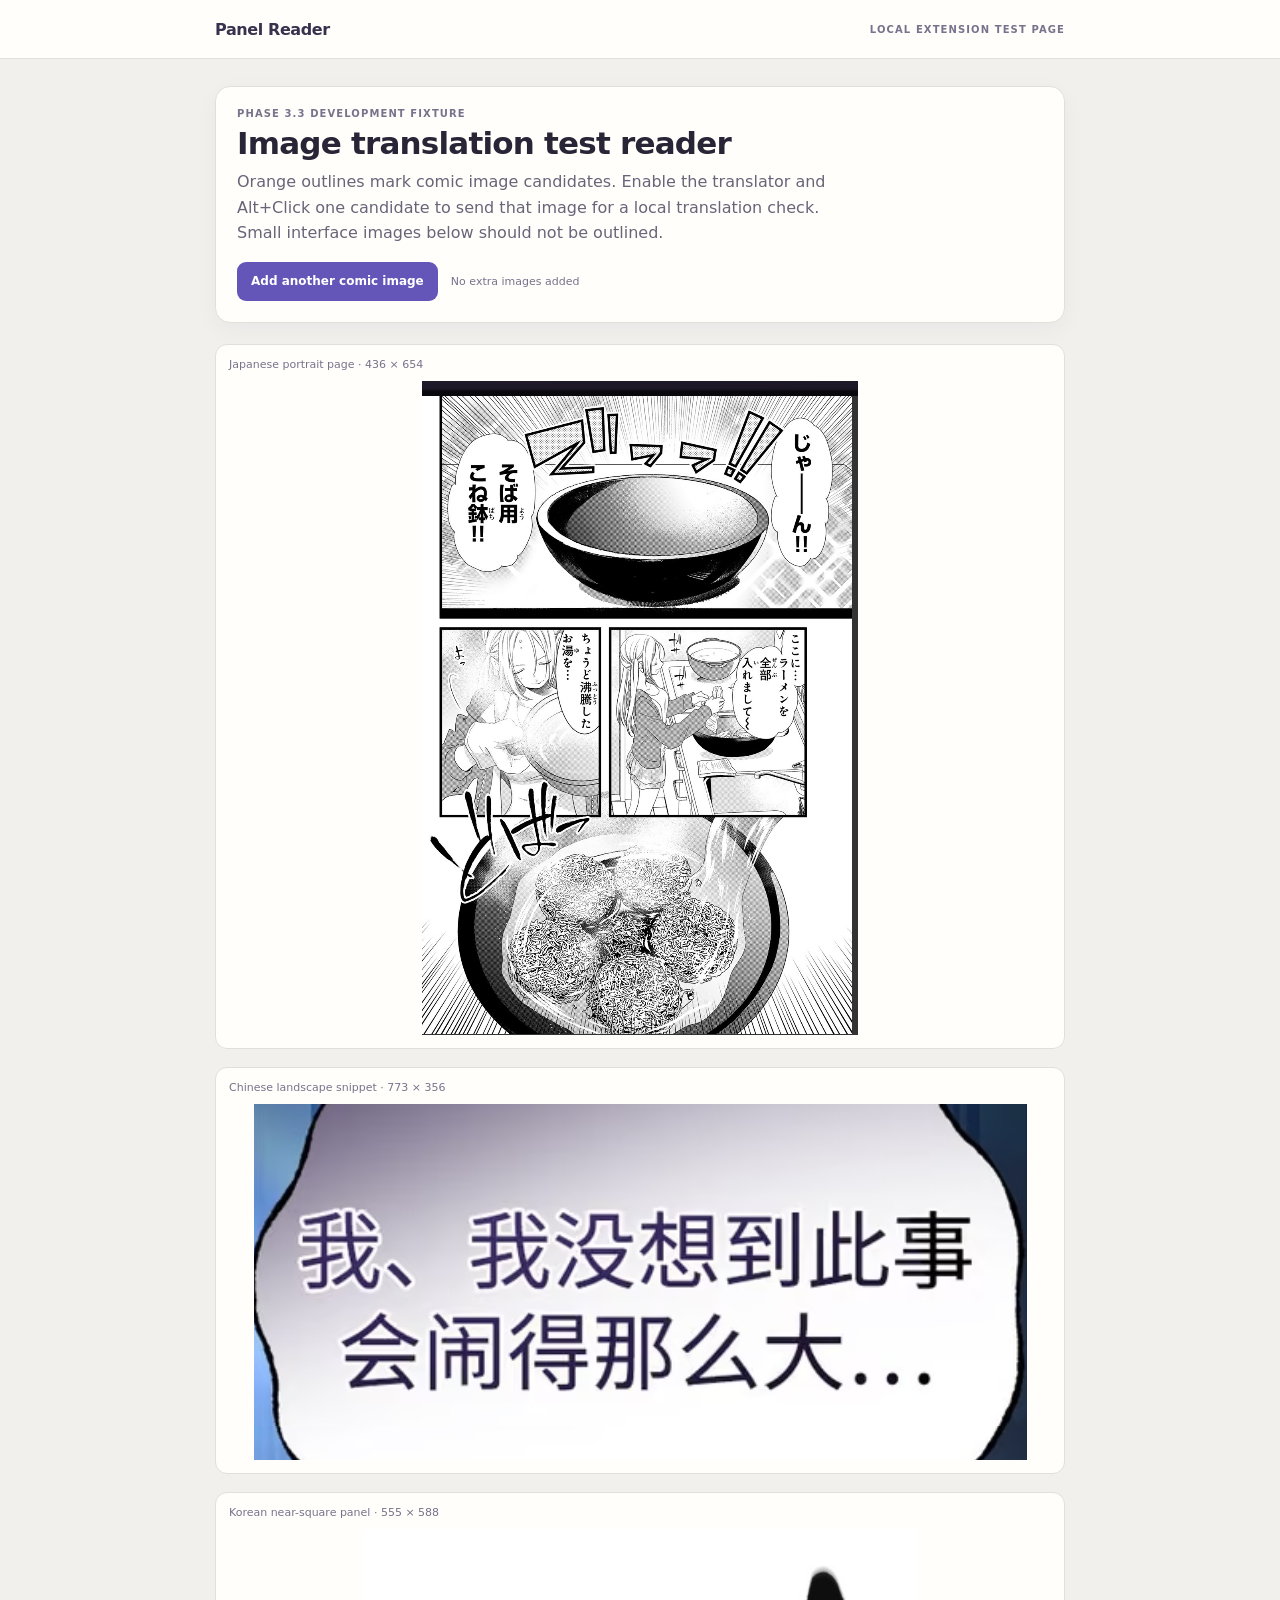
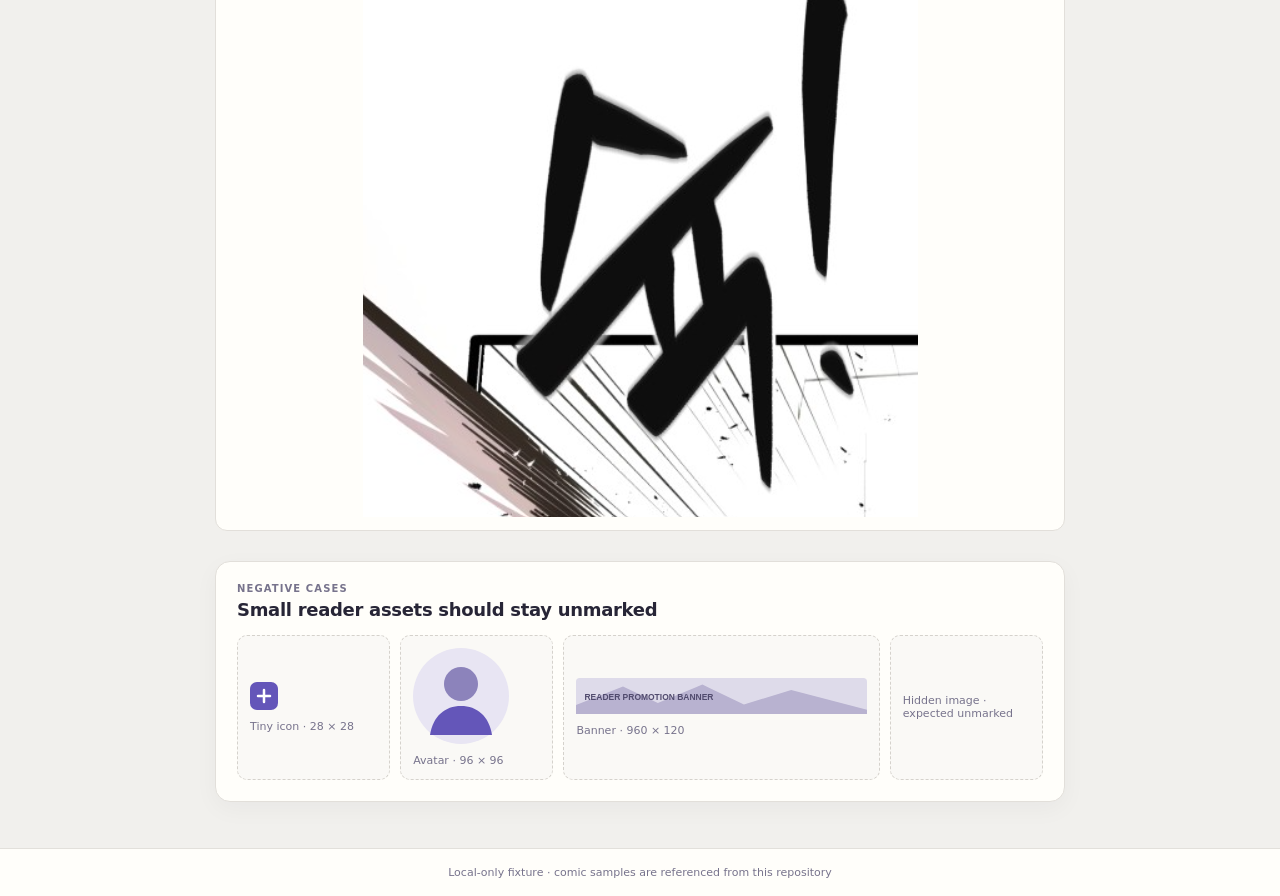
==== dev/test-site/index.html @ 24415e87 "upate" ====
<!doctype html>
<html lang="en">
  <head>
    <meta charset="utf-8">
    <meta name="viewport" content="width=device-width, initial-scale=1">
    <title>Auto Comic Translator — Image Discovery Test</title>
    <link rel="stylesheet" href="styles.css">
    <script src="site.js" defer></script>
  </head>
  <body>
    <header class="site-header">
      <div class="header-inner">
        <a class="wordmark" href="#top">Panel Reader</a>
        <span class="fixture-label">LOCAL EXTENSION TEST PAGE</span>
      </div>
    </header>

    <main id="top" class="page-shell">
      <section class="intro-card">
        <p class="eyebrow">Phase 3.3 development fixture</p>
        <h1>Image translation test reader</h1>
        <p>
          Orange outlines mark comic image candidates. Enable the translator
          and Alt+Click one candidate to send that image for a local translation
          check. Small interface images below should not be outlined.
        </p>
        <button id="add-comic-image" class="add-button" type="button">
          Add another comic image
        </button>
        <span id="added-count" class="added-count" aria-live="polite">
          No extra images added
        </span>
      </section>

      <section id="comic-reader" class="comic-reader" aria-label="Comic samples">
        <figure class="comic-panel">
          <figcaption>Japanese portrait page · 436 × 654</figcaption>
          <img
            class="comic-image"
            src="../../datas/japanes/Screenshot%202026-06-29%20122805.png"
            alt="Japanese comic page with panels and speech bubbles"
          >
        </figure>
        <figure class="comic-panel">
          <figcaption>Chinese landscape snippet · 773 × 356</figcaption>
          <img
            class="comic-image"
            src="../../datas/chinese/Screenshot%202026-09-26%20015428.png"
            alt="Chinese comic speech bubble in a wide crop"
          >
        </figure>
        <figure class="comic-panel">
          <figcaption>Korean near-square panel · 555 × 588</figcaption>
          <img
            class="comic-image"
            src="../../datas/korean/Screenshot%202026-09-26%20015554.png"
            alt="Korean comic sound effect panel"
          >
        </figure>
      </section>

      <section class="negative-cases" aria-labelledby="negative-title">
        <p class="eyebrow">Negative cases</p>
        <h2 id="negative-title">Small reader assets should stay unmarked</h2>
        <div class="fixture-grid">
          <figure class="fixture-card">
            <img src="assets/tiny-icon.svg" alt="" width="28" height="28">
            <figcaption>Tiny icon · 28 × 28</figcaption>
          </figure>
          <figure class="fixture-card">
            <img src="assets/avatar.svg" alt="" width="96" height="96">
            <figcaption>Avatar · 96 × 96</figcaption>
          </figure>
          <figure class="fixture-card banner-card">
            <img src="assets/banner.svg" alt="" width="960" height="120">
            <figcaption>Banner · 960 × 120</figcaption>
          </figure>
          <figure class="fixture-card hidden-card">
            <span>Hidden image · expected unmarked</span>
            <img
              class="hidden-image"
              src="../../datas/japanes/Screenshot%202026-06-29%20122805.png"
              alt=""
            >
          </figure>
        </div>
      </section>
    </main>

    <footer class="site-footer">
      Local-only fixture · comic samples are referenced from this repository
    </footer>
  </body>
</html>
---- dev/test-site/styles.css ----
:root {
  color-scheme: light;
  font-family: "Segoe UI", system-ui, sans-serif;
  color: #272536;
  background: #f1f0ed;
  font-synthesis: none;
  text-rendering: optimizeLegibility;
}

* {
  box-sizing: border-box;
}

body {
  min-width: 320px;
  margin: 0;
}

.site-header {
  position: sticky;
  z-index: 1;
  top: 0;
  border-bottom: 1px solid #e2e0db;
  background: #fffefa;
}

.header-inner,
.page-shell {
  width: min(100% - 32px, 850px);
  margin-inline: auto;
}

.header-inner {
  display: flex;
  min-height: 58px;
  align-items: center;
  justify-content: space-between;
}

.wordmark {
  color: #37324e;
  font-size: 16px;
  font-weight: 750;
  letter-spacing: -0.4px;
  text-decoration: none;
}

.fixture-label,
.eyebrow {
  color: #77738c;
  font-size: 10px;
  font-weight: 750;
  letter-spacing: 1.1px;
  text-transform: uppercase;
}

.page-shell {
  padding-block: 27px 46px;
}

.intro-card,
.negative-cases {
  padding: 21px;
  border: 1px solid #e2dfda;
  border-radius: 15px;
  background: #fffefa;
  box-shadow: 0 7px 24px #2420330a;
}

h1,
h2,
p,
figure {
  margin: 0;
}

h1 {
  margin-top: 6px;
  font-size: clamp(23px, 4vw, 31px);
  letter-spacing: -0.8px;
}

.intro-card > p:not(.eyebrow) {
  max-width: 620px;
  margin-top: 8px;
  color: #686579;
  line-height: 1.6;
}

.add-button {
  min-height: 39px;
  margin-top: 16px;
  padding-inline: 14px;
  border: 0;
  border-radius: 9px;
  background: #6456b9;
  color: white;
  font: inherit;
  font-size: 12px;
  font-weight: 700;
  cursor: pointer;
}

.add-button:hover {
  background: #5245a2;
}

.added-count {
  margin-left: 8px;
  color: #77738c;
  font-size: 11px;
}

.comic-reader {
  display: grid;
  justify-items: center;
  gap: 18px;
  margin-block: 21px 30px;
}

.comic-panel {
  width: 100%;
  padding: 13px;
  border: 1px solid #e2dfda;
  border-radius: 12px;
  background: #fffefa;
  text-align: center;
}

.comic-panel figcaption,
.fixture-card figcaption {
  margin-bottom: 10px;
  color: #77738c;
  font-size: 11px;
  text-align: left;
}

.comic-image {
  display: block;
  width: auto;
  max-width: 100%;
  height: auto;
  margin-inline: auto;
}

.negative-cases h2 {
  margin-top: 5px;
  font-size: 18px;
  letter-spacing: -0.3px;
}

.fixture-grid {
  display: grid;
  grid-template-columns: repeat(auto-fit, minmax(150px, 1fr));
  gap: 10px;
  margin-top: 15px;
}

.fixture-card {
  display: flex;
  min-height: 126px;
  flex-direction: column;
  align-items: flex-start;
  justify-content: center;
  gap: 10px;
  padding: 12px;
  border: 1px dashed #d5d2cc;
  border-radius: 10px;
  background: #faf9f6;
}

.fixture-card figcaption,
.hidden-card span {
  margin: 0;
  color: #77738c;
  font-size: 11px;
}

.fixture-card img {
  max-width: 100%;
}

.banner-card {
  grid-column: span 2;
  min-height: 126px;
}

.banner-card img {
  width: 100%;
  height: auto;
}

.hidden-image {
  display: none;
}

.site-footer {
  padding: 17px;
  border-top: 1px solid #e2e0db;
  background: #fffefa;
  color: #77738c;
  font-size: 11px;
  text-align: center;
}

@media (max-width: 520px) {
  .fixture-label {
    font-size: 8px;
  }

  .banner-card {
    grid-column: auto;
  }

  .added-count {
    display: block;
    margin: 8px 0 0;
  }
}
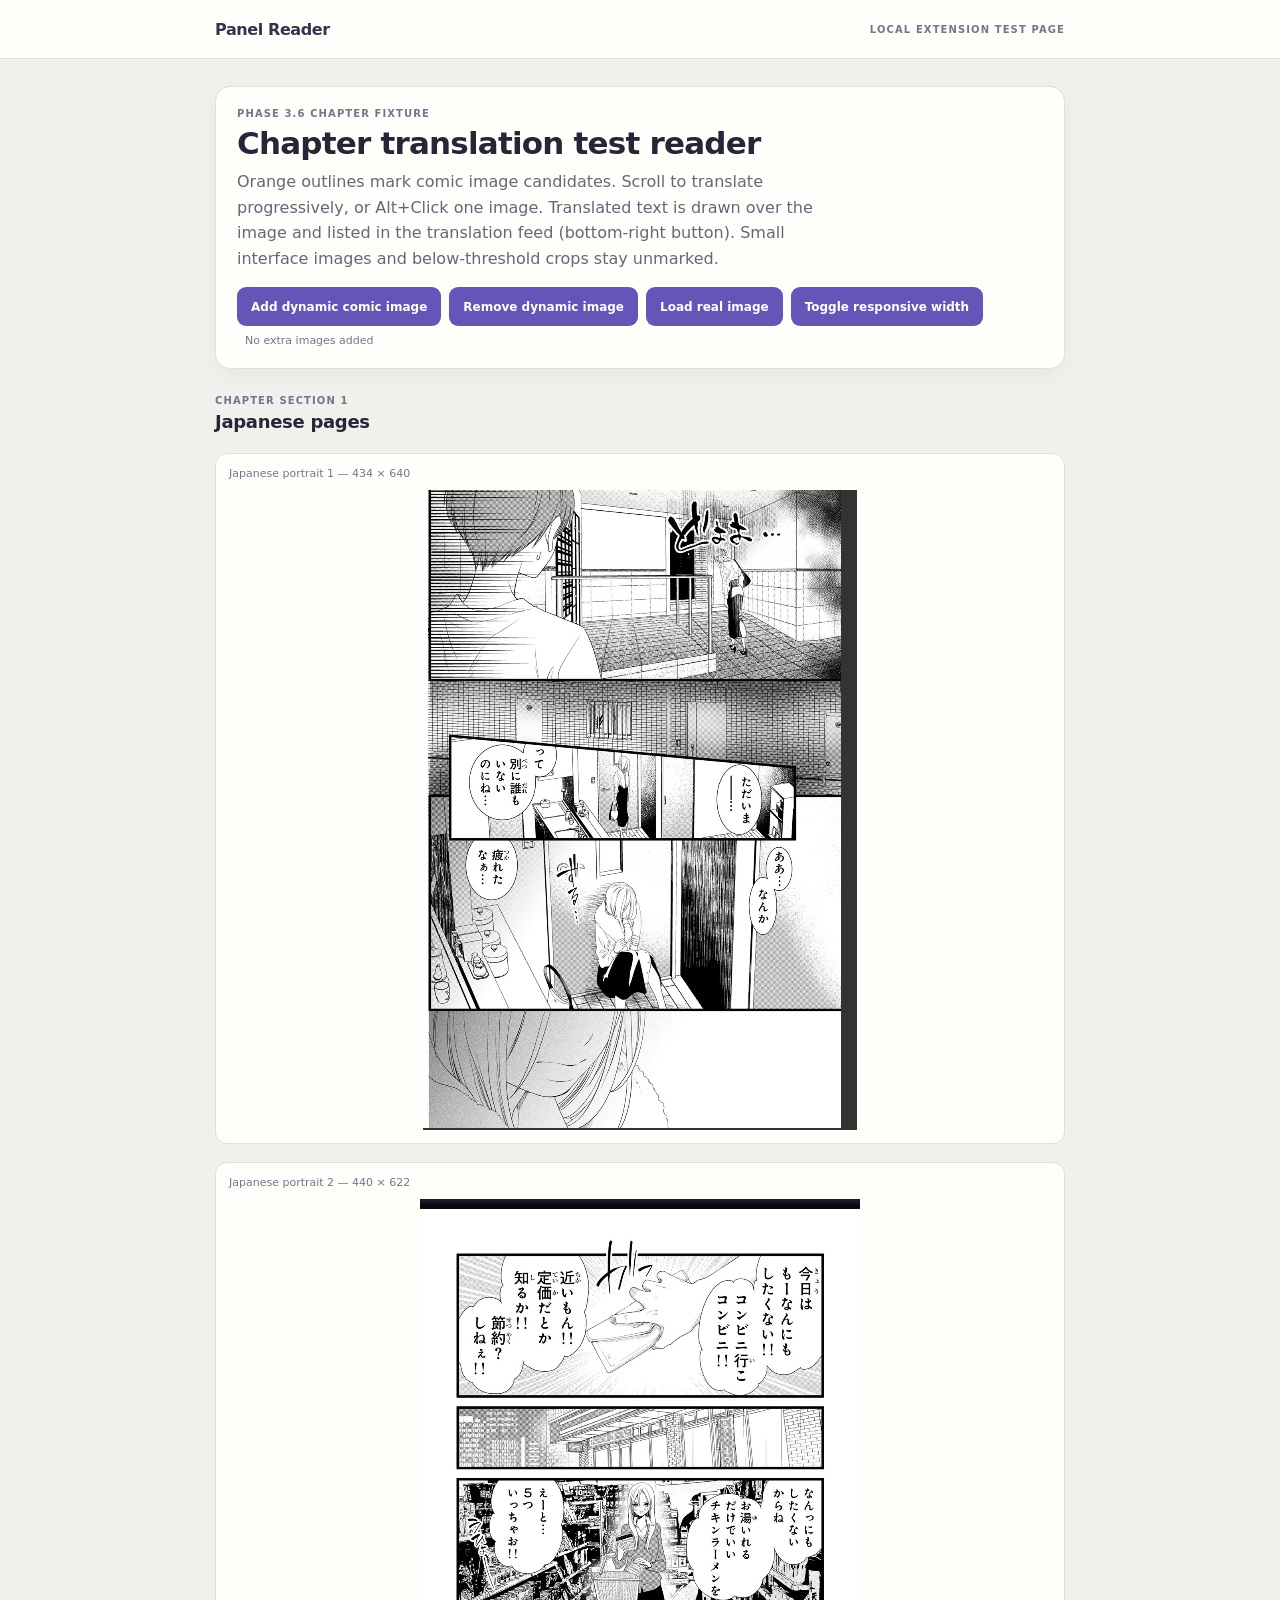
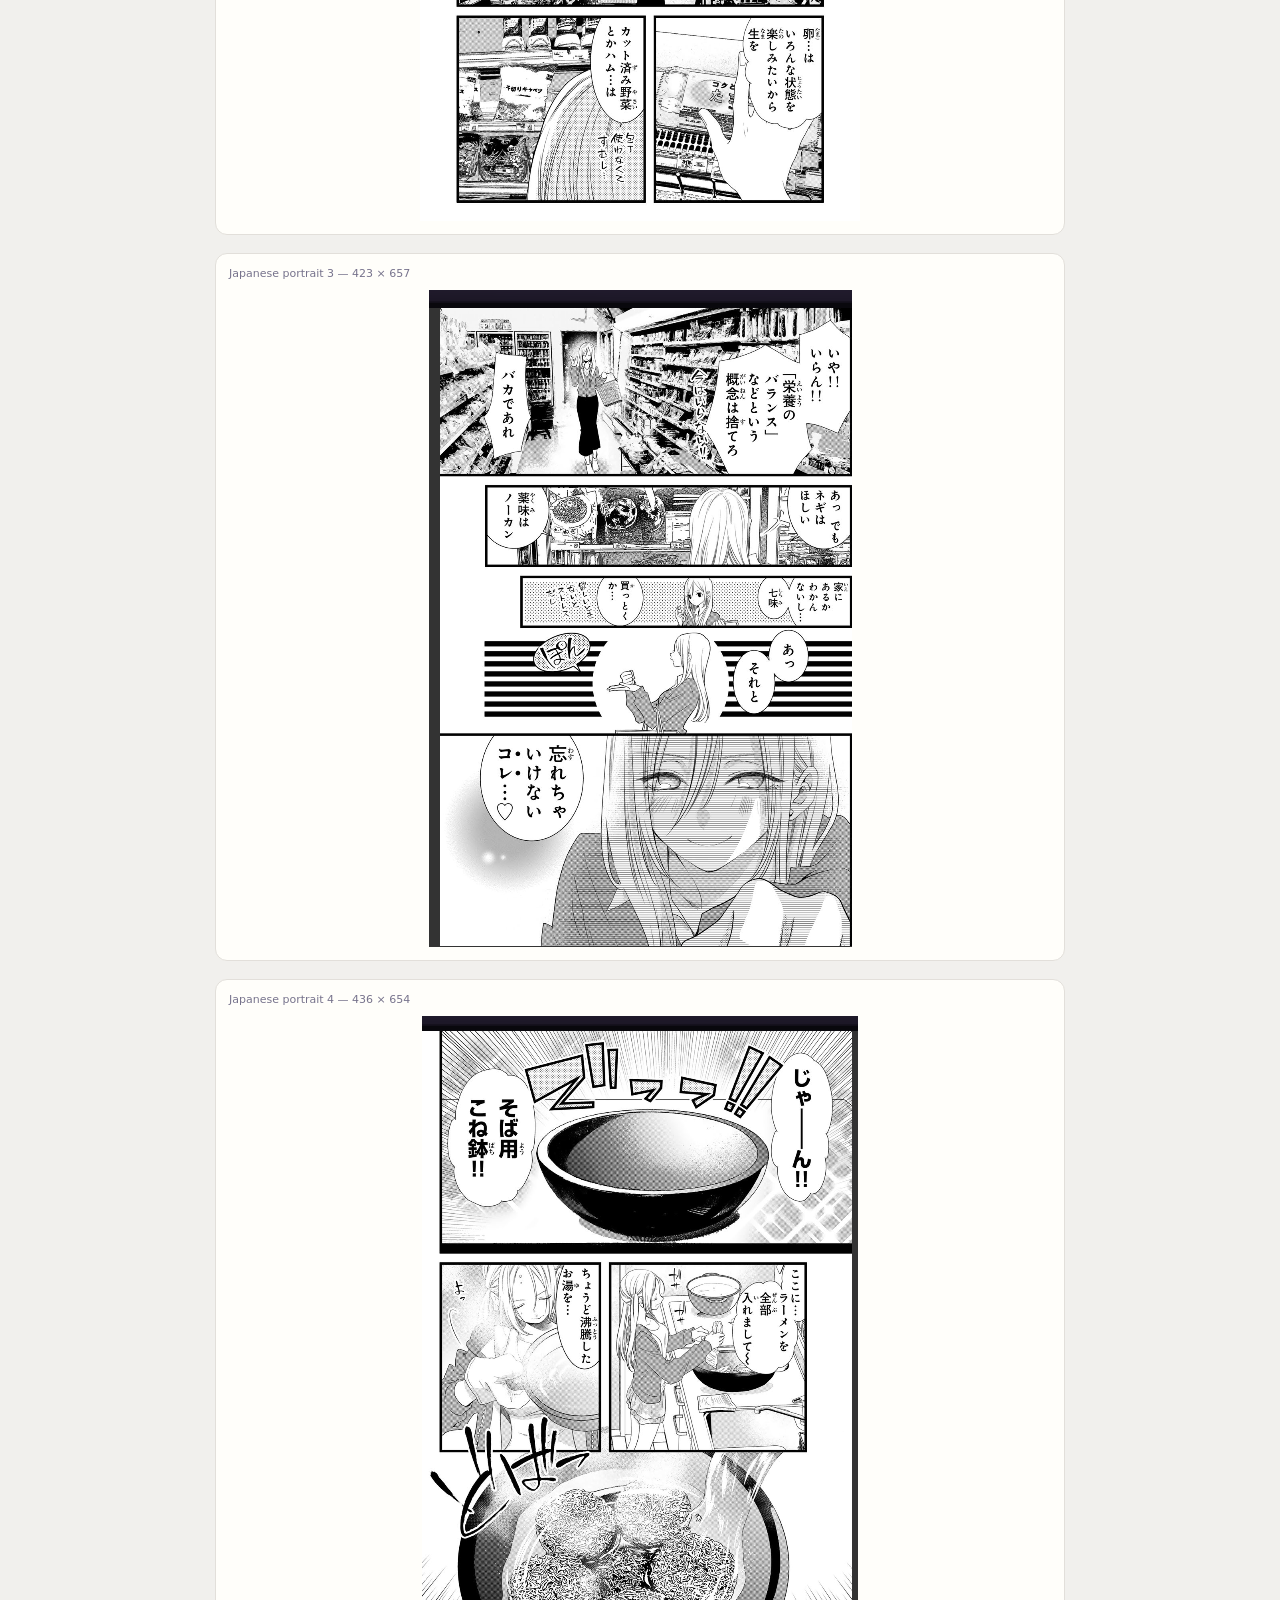
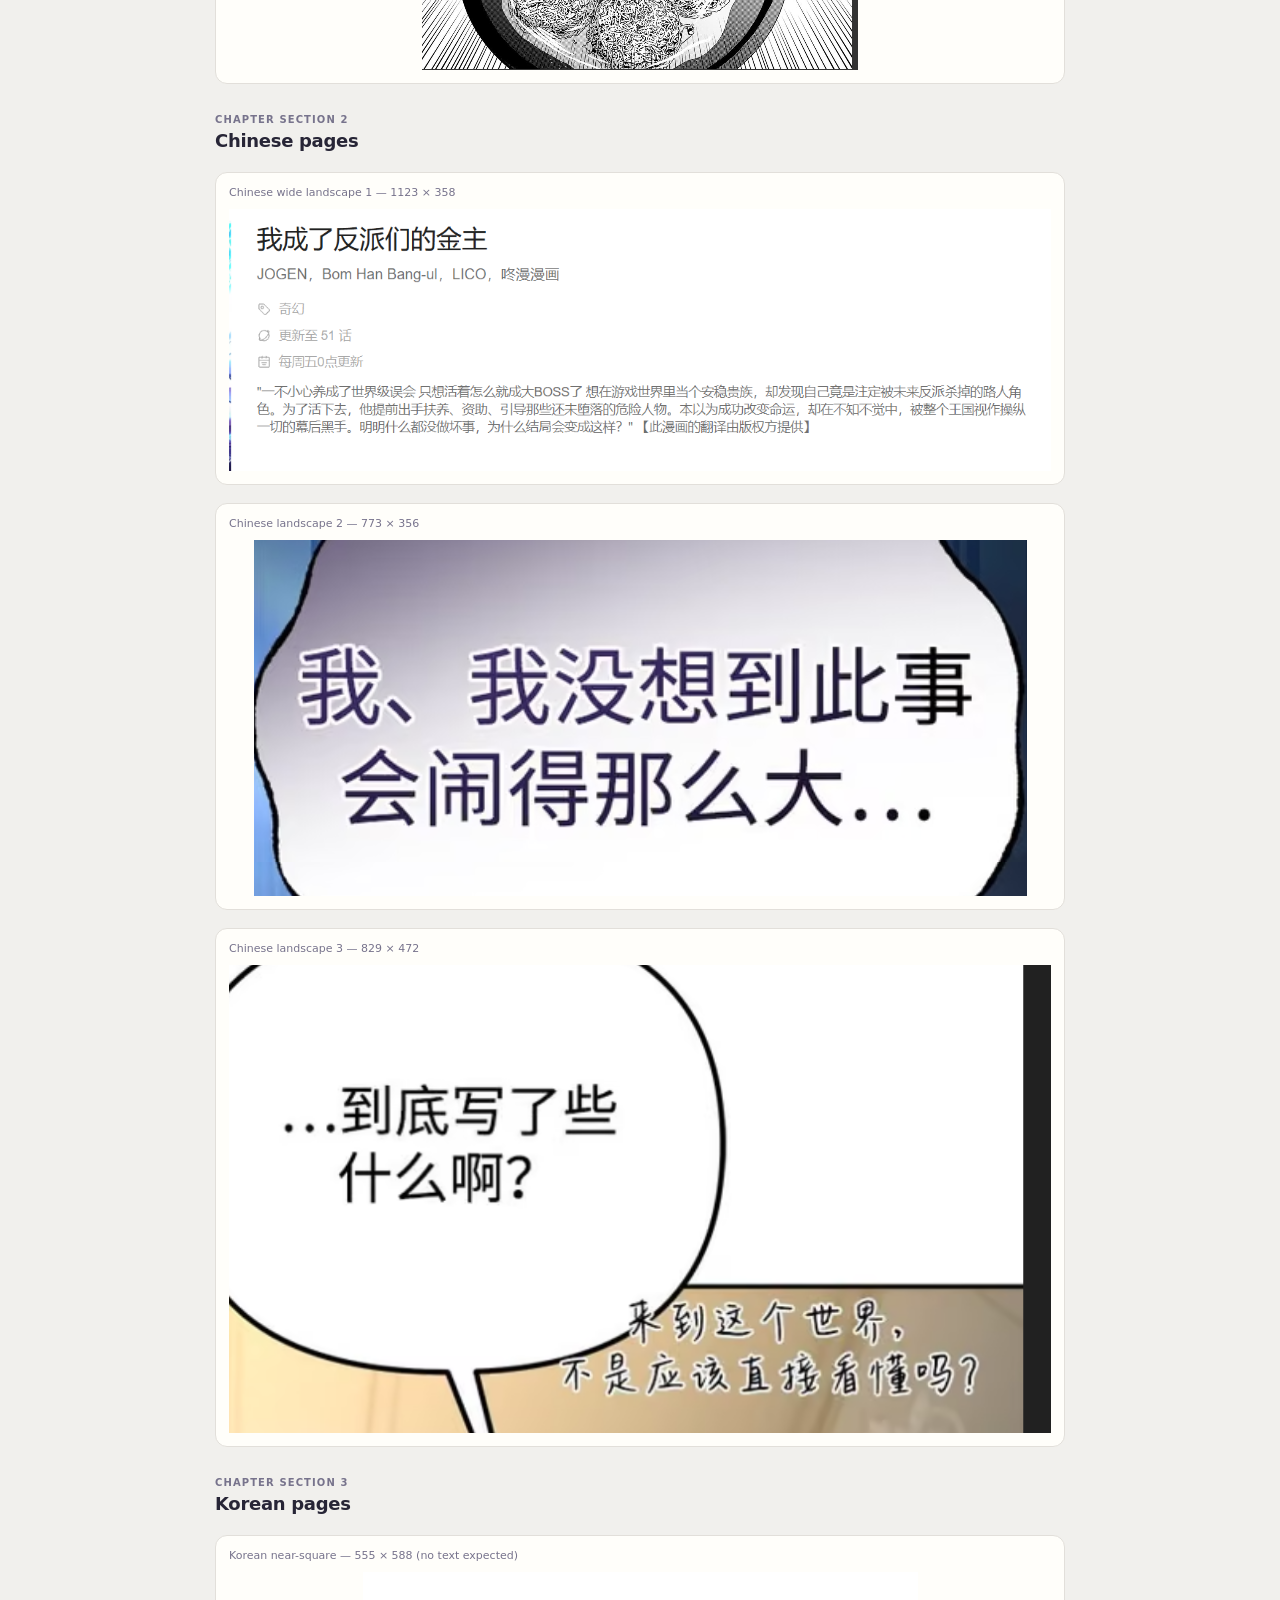
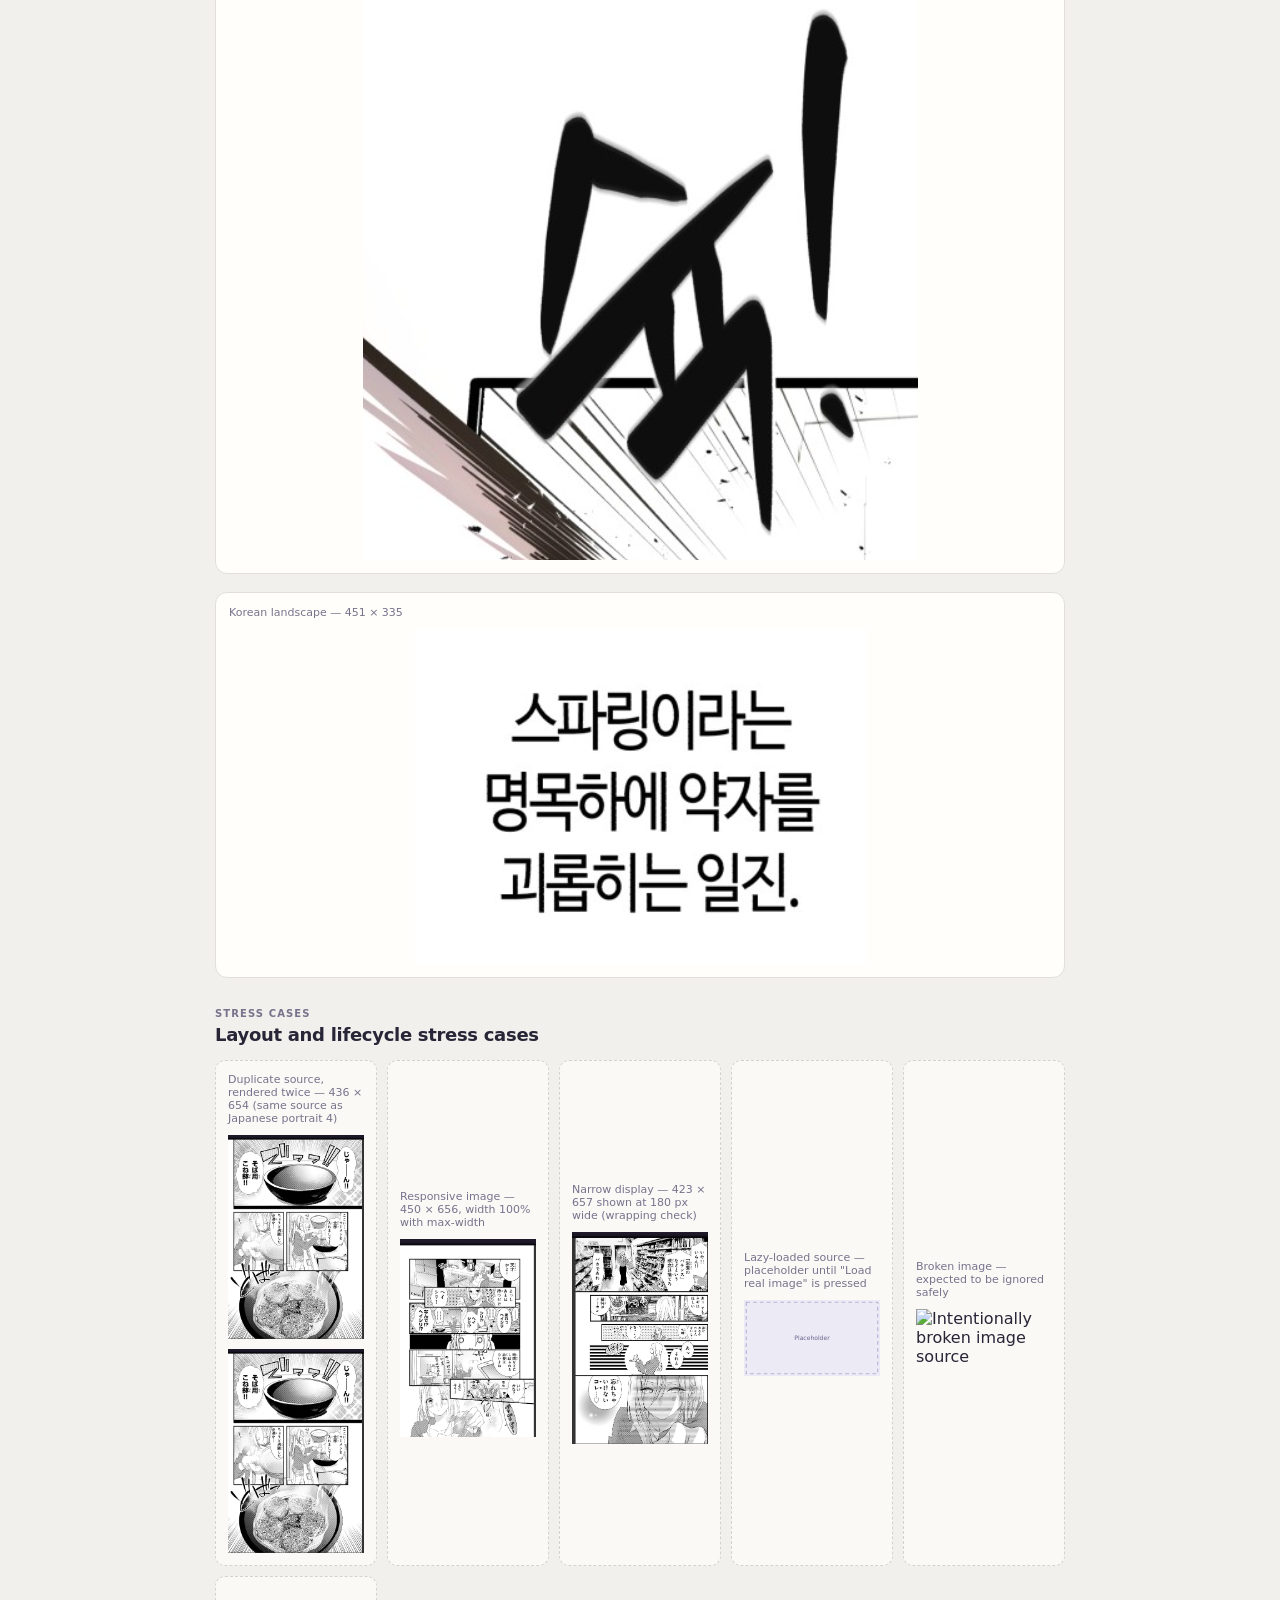
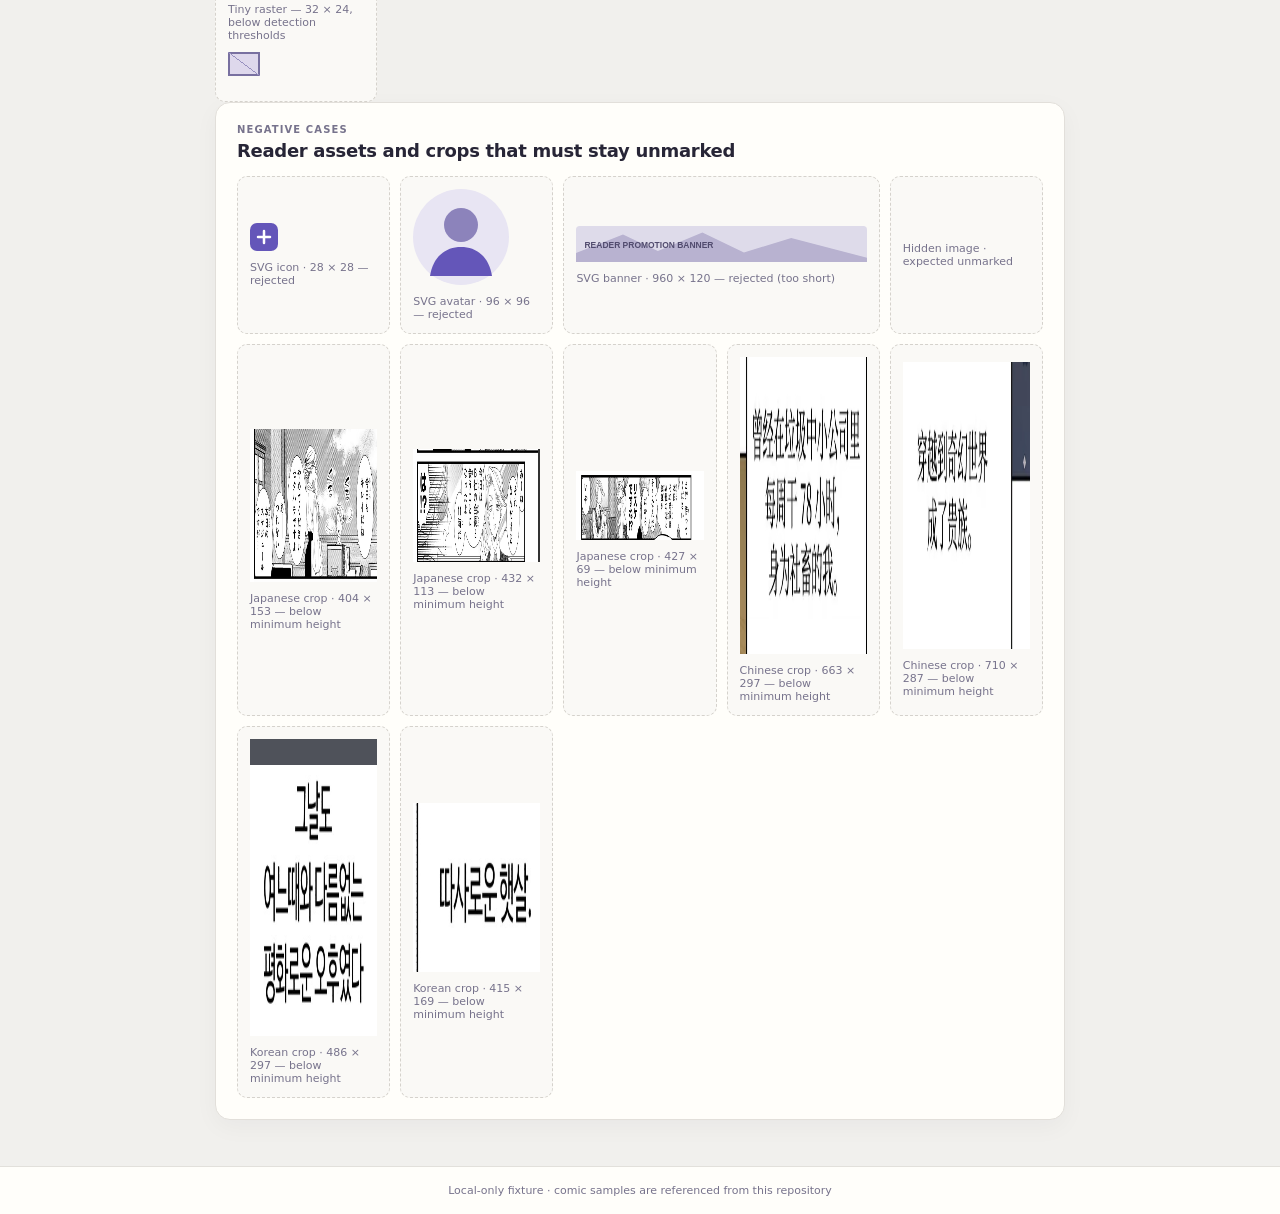
==== commit 677a15a2: "phase 3 over look ingto phasse 4 and 5" ====
--- a/dev/test-site/index.html
+++ b/dev/test-site/index.html
@@ -3,7 +3,7 @@
   <head>
     <meta charset="utf-8">
     <meta name="viewport" content="width=device-width, initial-scale=1">
-    <title>Auto Comic Translator — Image Discovery Test</title>
+    <title>Auto Comic Translator — Chapter Test Fixture</title>
     <link rel="stylesheet" href="styles.css">
     <script src="site.js" defer></script>
   </head>
@@ -17,63 +17,215 @@
 
     <main id="top" class="page-shell">
       <section class="intro-card">
-        <p class="eyebrow">Phase 3.3 development fixture</p>
-        <h1>Image translation test reader</h1>
+        <p class="eyebrow">Phase 3.6 chapter fixture</p>
+        <h1>Chapter translation test reader</h1>
         <p>
-          Orange outlines mark comic image candidates. Enable the translator
-          and Alt+Click one candidate to send that image for a local translation
-          check. Small interface images below should not be outlined.
+          Orange outlines mark comic image candidates. Scroll to translate
+          progressively, or Alt+Click one image. Translated text is drawn over
+          the image and listed in the translation feed (bottom-right button).
+          Small interface images and below-threshold crops stay unmarked.
         </p>
-        <button id="add-comic-image" class="add-button" type="button">
-          Add another comic image
-        </button>
-        <span id="added-count" class="added-count" aria-live="polite">
-          No extra images added
-        </span>
-      </section>
-
-      <section id="comic-reader" class="comic-reader" aria-label="Comic samples">
-        <figure class="comic-panel">
-          <figcaption>Japanese portrait page · 436 × 654</figcaption>
-          <img
-            class="comic-image"
-            src="../../datas/japanes/Screenshot%202026-06-29%20122805.png"
-            alt="Japanese comic page with panels and speech bubbles"
-          >
-        </figure>
-        <figure class="comic-panel">
-          <figcaption>Chinese landscape snippet · 773 × 356</figcaption>
-          <img
-            class="comic-image"
-            src="../../datas/chinese/Screenshot%202026-09-26%20015428.png"
-            alt="Chinese comic speech bubble in a wide crop"
-          >
-        </figure>
-        <figure class="comic-panel">
-          <figcaption>Korean near-square panel · 555 × 588</figcaption>
-          <img
-            class="comic-image"
-            src="../../datas/korean/Screenshot%202026-09-26%20015554.png"
-            alt="Korean comic sound effect panel"
-          >
-        </figure>
+        <div class="control-row">
+          <button id="add-comic-image" class="add-button" type="button">
+            Add dynamic comic image
+          </button>
+          <button id="remove-comic-image" class="add-button" type="button">
+            Remove dynamic image
+          </button>
+          <button id="load-lazy-image" class="add-button" type="button">
+            Load real image
+          </button>
+          <button id="toggle-responsive" class="add-button" type="button">
+            Toggle responsive width
+          </button>
+          <span id="added-count" class="added-count" aria-live="polite">
+            No extra images added
+          </span>
+        </div>
+      </section>
+
+      <section class="chapter-section" aria-labelledby="japanese-title">
+        <p class="eyebrow">Chapter section 1</p>
+        <h2 id="japanese-title">Japanese pages</h2>
+        <div id="comic-reader-japanese" class="comic-reader">
+          <figure class="comic-panel">
+            <figcaption>Japanese portrait 1 — 434 × 640</figcaption>
+            <img
+              class="comic-image"
+              src="../../datas/japanes/Screenshot%202026-06-29%20122747.png"
+              alt="Japanese comic page with several speech bubbles"
+            >
+          </figure>
+          <figure class="comic-panel">
+            <figcaption>Japanese portrait 2 — 440 × 622</figcaption>
+            <img
+              class="comic-image"
+              src="../../datas/japanes/Screenshot%202026-06-29%20122754.png"
+              alt="Japanese comic page with panel artwork"
+            >
+          </figure>
+          <figure class="comic-panel">
+            <figcaption>Japanese portrait 3 — 423 × 657</figcaption>
+            <img
+              class="comic-image"
+              src="../../datas/japanes/Screenshot%202026-06-29%20122757.png"
+              alt="Japanese comic page with dialogue"
+            >
+          </figure>
+          <figure class="comic-panel">
+            <figcaption>Japanese portrait 4 — 436 × 654</figcaption>
+            <img
+              class="comic-image"
+              src="../../datas/japanes/Screenshot%202026-06-29%20122805.png"
+              alt="Japanese comic page with panels and speech bubbles"
+            >
+          </figure>
+        </div>
+      </section>
+
+      <section class="chapter-section" aria-labelledby="chinese-title">
+        <p class="eyebrow">Chapter section 2</p>
+        <h2 id="chinese-title">Chinese pages</h2>
+        <div id="comic-reader-chinese" class="comic-reader">
+          <figure class="comic-panel">
+            <figcaption>Chinese wide landscape 1 — 1123 × 358</figcaption>
+            <img
+              class="comic-image"
+              src="../../datas/chinese/Screenshot%202026-09-26%20015218.png"
+              alt="Wide Chinese comic strip with dialogue"
+            >
+          </figure>
+          <figure class="comic-panel">
+            <figcaption>Chinese landscape 2 — 773 × 356</figcaption>
+            <img
+              class="comic-image"
+              src="../../datas/chinese/Screenshot%202026-09-26%20015428.png"
+              alt="Chinese comic speech bubble in a wide crop"
+            >
+          </figure>
+          <figure class="comic-panel">
+            <figcaption>Chinese landscape 3 — 829 × 472</figcaption>
+            <img
+              class="comic-image"
+              src="../../datas/chinese/Screenshot%202026-09-26%20015443.png"
+              alt="Chinese comic panel with several bubbles"
+            >
+          </figure>
+        </div>
+      </section>
+
+      <section class="chapter-section" aria-labelledby="korean-title">
+        <p class="eyebrow">Chapter section 3</p>
+        <h2 id="korean-title">Korean pages</h2>
+        <div id="comic-reader-korean" class="comic-reader">
+          <figure class="comic-panel">
+            <figcaption>Korean near-square — 555 × 588 (no text expected)</figcaption>
+            <img
+              class="comic-image"
+              src="../../datas/korean/Screenshot%202026-09-26%20015554.png"
+              alt="Korean comic sound effect panel without readable text"
+            >
+          </figure>
+          <figure class="comic-panel">
+            <figcaption>Korean landscape — 451 × 335</figcaption>
+            <img
+              class="comic-image"
+              src="../../datas/korean/Screenshot%202026-09-26%20015601.png"
+              alt="Korean comic panel with dialogue"
+            >
+          </figure>
+        </div>
+      </section>
+
+      <section class="chapter-section" aria-labelledby="stress-title">
+        <p class="eyebrow">Stress cases</p>
+        <h2 id="stress-title">Layout and lifecycle stress cases</h2>
+
+        <div class="fixture-grid">
+          <figure class="fixture-card">
+            <figcaption>
+              Duplicate source, rendered twice — 436 × 654 (same source as
+              Japanese portrait 4)
+            </figcaption>
+            <img
+              class="comic-image"
+              src="../../datas/japanes/Screenshot%202026-06-29%20122805.png"
+              alt="Duplicate copy of the Japanese sample"
+            >
+            <img
+              class="comic-image"
+              src="../../datas/japanes/Screenshot%202026-06-29%20122805.png"
+              alt="Second duplicate copy of the Japanese sample"
+            >
+          </figure>
+
+          <figure class="fixture-card responsive-card">
+            <figcaption>
+              Responsive image — 450 × 656, width 100% with max-width
+            </figcaption>
+            <img
+              class="comic-image responsive-image"
+              src="../../datas/japanes/Screenshot%202026-06-29%20122810.png"
+              alt="Japanese sample used for responsive resize checks"
+            >
+          </figure>
+
+          <figure class="fixture-card narrow-card">
+            <figcaption>
+              Narrow display — 423 × 657 shown at 180 px wide (wrapping check)
+            </figcaption>
+            <img
+              class="comic-image narrow-image"
+              src="../../datas/japanes/Screenshot%202026-06-29%20122757.png"
+              alt="Japanese sample shown narrow for text wrapping checks"
+            >
+          </figure>
+
+          <figure class="fixture-card lazy-card">
+            <figcaption>
+              Lazy-loaded source — placeholder until "Load real image" is pressed
+            </figcaption>
+            <img
+              id="lazy-comic-image"
+              class="comic-image"
+              src="assets/placeholder.svg"
+              alt="Placeholder for the lazy source replacement test"
+            >
+          </figure>
+
+          <figure class="fixture-card">
+            <figcaption>Broken image — expected to be ignored safely</figcaption>
+            <img
+              class="comic-image"
+              src="assets/missing-comic-page.png"
+              alt="Intentionally broken image source"
+            >
+          </figure>
+
+          <figure class="fixture-card">
+            <figcaption>Tiny raster — 32 × 24, below detection thresholds</figcaption>
+            <img src="assets/tiny-panel.png" alt="" width="32" height="24">
+          </figure>
+        </div>
+
+        <div id="dynamic-reader" class="comic-reader dynamic-reader"></div>
       </section>
 
       <section class="negative-cases" aria-labelledby="negative-title">
         <p class="eyebrow">Negative cases</p>
-        <h2 id="negative-title">Small reader assets should stay unmarked</h2>
+        <h2 id="negative-title">Reader assets and crops that must stay unmarked</h2>
         <div class="fixture-grid">
           <figure class="fixture-card">
             <img src="assets/tiny-icon.svg" alt="" width="28" height="28">
-            <figcaption>Tiny icon · 28 × 28</figcaption>
+            <figcaption>SVG icon · 28 × 28 — rejected</figcaption>
           </figure>
           <figure class="fixture-card">
             <img src="assets/avatar.svg" alt="" width="96" height="96">
-            <figcaption>Avatar · 96 × 96</figcaption>
+            <figcaption>SVG avatar · 96 × 96 — rejected</figcaption>
           </figure>
           <figure class="fixture-card banner-card">
             <img src="assets/banner.svg" alt="" width="960" height="120">
-            <figcaption>Banner · 960 × 120</figcaption>
+            <figcaption>SVG banner · 960 × 120 — rejected (too short)</figcaption>
           </figure>
           <figure class="fixture-card hidden-card">
             <span>Hidden image · expected unmarked</span>
@@ -82,6 +234,34 @@
               src="../../datas/japanes/Screenshot%202026-06-29%20122805.png"
               alt=""
             >
+          </figure>
+          <figure class="fixture-card">
+            <img src="../../datas/japanes/Screenshot%202026-06-29%20122412.png" alt="" width="404" height="153">
+            <figcaption>Japanese crop · 404 × 153 — below minimum height</figcaption>
+          </figure>
+          <figure class="fixture-card">
+            <img src="../../datas/japanes/Screenshot%202026-06-29%20122415.png" alt="" width="432" height="113">
+            <figcaption>Japanese crop · 432 × 113 — below minimum height</figcaption>
+          </figure>
+          <figure class="fixture-card">
+            <img src="../../datas/japanes/Screenshot%202026-06-29%20122417.png" alt="" width="427" height="69">
+            <figcaption>Japanese crop · 427 × 69 — below minimum height</figcaption>
+          </figure>
+          <figure class="fixture-card">
+            <img src="../../datas/chinese/Screenshot%202026-09-26%20015435.png" alt="" width="663" height="297">
+            <figcaption>Chinese crop · 663 × 297 — below minimum height</figcaption>
+          </figure>
+          <figure class="fixture-card">
+            <img src="../../datas/chinese/Screenshot%202026-09-26%20015438.png" alt="" width="710" height="287">
+            <figcaption>Chinese crop · 710 × 287 — below minimum height</figcaption>
+          </figure>
+          <figure class="fixture-card">
+            <img src="../../datas/korean/Screenshot%202026-09-26%20015537.png" alt="" width="486" height="297">
+            <figcaption>Korean crop · 486 × 297 — below minimum height</figcaption>
+          </figure>
+          <figure class="fixture-card">
+            <img src="../../datas/korean/Screenshot%202026-09-26%20015541.png" alt="" width="415" height="169">
+            <figcaption>Korean crop · 415 × 169 — below minimum height</figcaption>
           </figure>
         </div>
       </section>
--- a/dev/test-site/styles.css
+++ b/dev/test-site/styles.css
@@ -217,3 +217,55 @@
     margin: 8px 0 0;
   }
 }
+
+/* Phase 3.6 chapter fixture additions. */
+.chapter-section {
+  margin-top: 26px;
+}
+
+.chapter-section h2 {
+  margin-top: 5px;
+  font-size: 18px;
+  letter-spacing: -0.3px;
+}
+
+.control-row {
+  display: flex;
+  flex-wrap: wrap;
+  align-items: center;
+  gap: 8px;
+}
+
+.control-row .add-button {
+  margin-top: 16px;
+}
+
+.dynamic-reader:empty {
+  display: none;
+}
+
+.dynamic-panel {
+  border-style: dashed;
+}
+
+/* Responsive candidate: exercises ResizeObserver repositioning. */
+.responsive-image {
+  width: 100%;
+  max-width: 520px;
+  height: auto;
+}
+
+.responsive-card.narrow .responsive-image {
+  max-width: 300px;
+}
+
+/* Narrow display: exercises translated-text wrapping in a small box. */
+.narrow-image {
+  width: 180px;
+  max-width: 100%;
+  height: auto;
+}
+
+.lazy-card img {
+  max-width: 100%;
+}
